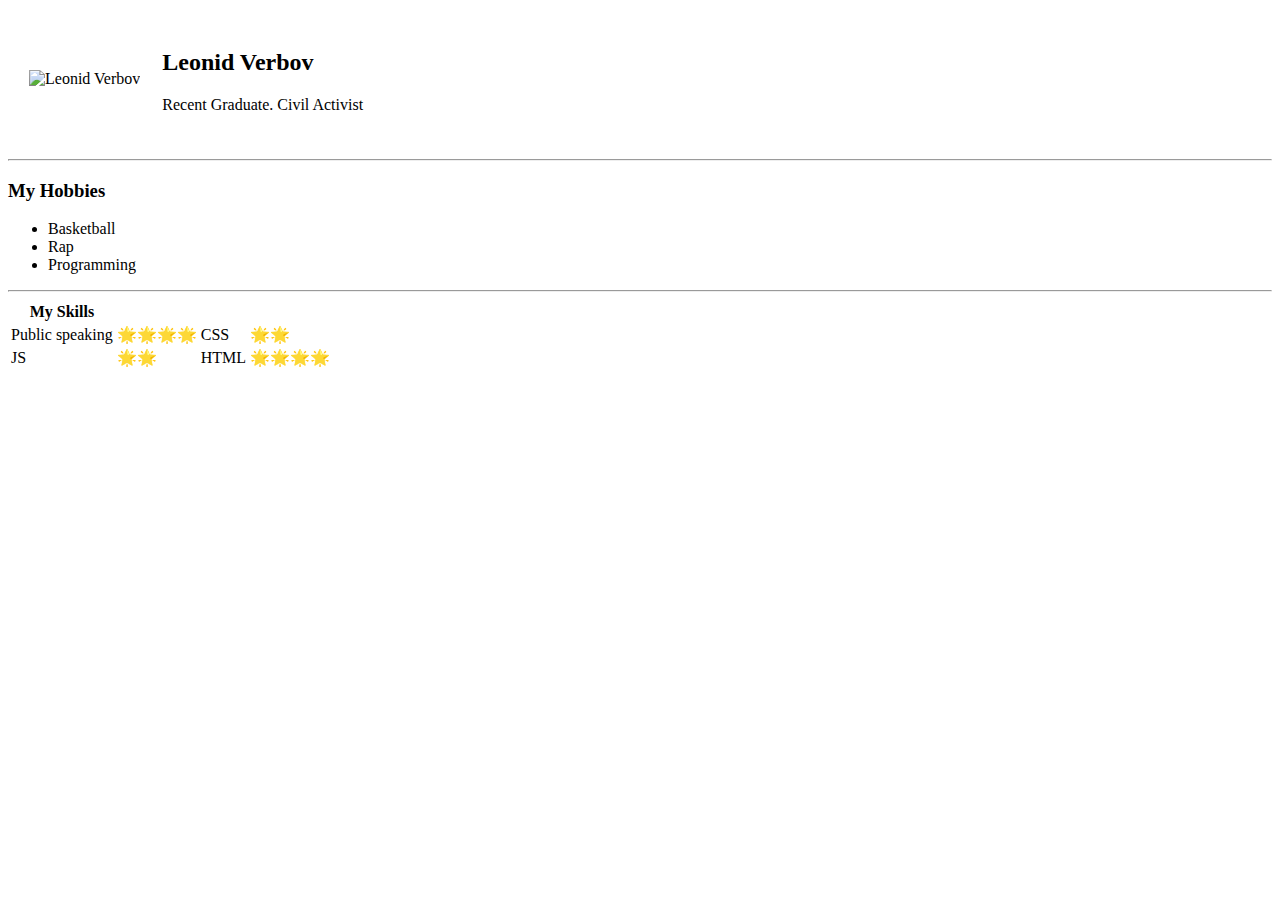
==== index.html @ 919f35cd "Add files via upload" ====
<!DOCTYPE html>
<html lang="en">
<head>
  <meta charset="UTF-8">
  <meta name="viewport" content="width=device-width, initial-scale=1.0">
  <meta http-equiv="X-UA-Compatible" content="ie=edge">
  <title>My CV</title>
</head>
<body>
  <table cellspacing = "20">
    <tr>
      <td><img src="https://media.licdn.com/dms/image/C4E03AQEFOZyJKJiNyA/profile-displayphoto-shrink_200_200/0?e=1549497600&v=beta&t=G7CWWCrYKf789Avu8eeNFL4ZdOnlIRTuYgNDhwcCveA" alt="Leonid Verbov"></td>
      <td><h2>Leonid Verbov</h2><p>
        Recent Graduate. Civil Activist
      </p></td>
    </tr>
  </table>
<hr>
<h3>My Hobbies</h3>
<ul>
  <li>Basketball</li>
  <li>Rap</li>
  <li>Programming</li>
</ul>
<hr>
<table>
  <thead>
    <th>My Skills</th>
  </thead>
  <tr>
    <td>Public speaking</td>
    <td>🌟🌟🌟🌟</td>
    <td>CSS</td>
    <td>🌟🌟</td>
  </tr>
  <tr>
    <td>JS</td>
    <td>🌟🌟</td>
    <td>HTML</td>
    <td>🌟🌟🌟🌟</td>
  </tr>
  <tr>

  </tr>
  <tr>

  </tr>
</table>
</body>
</html>
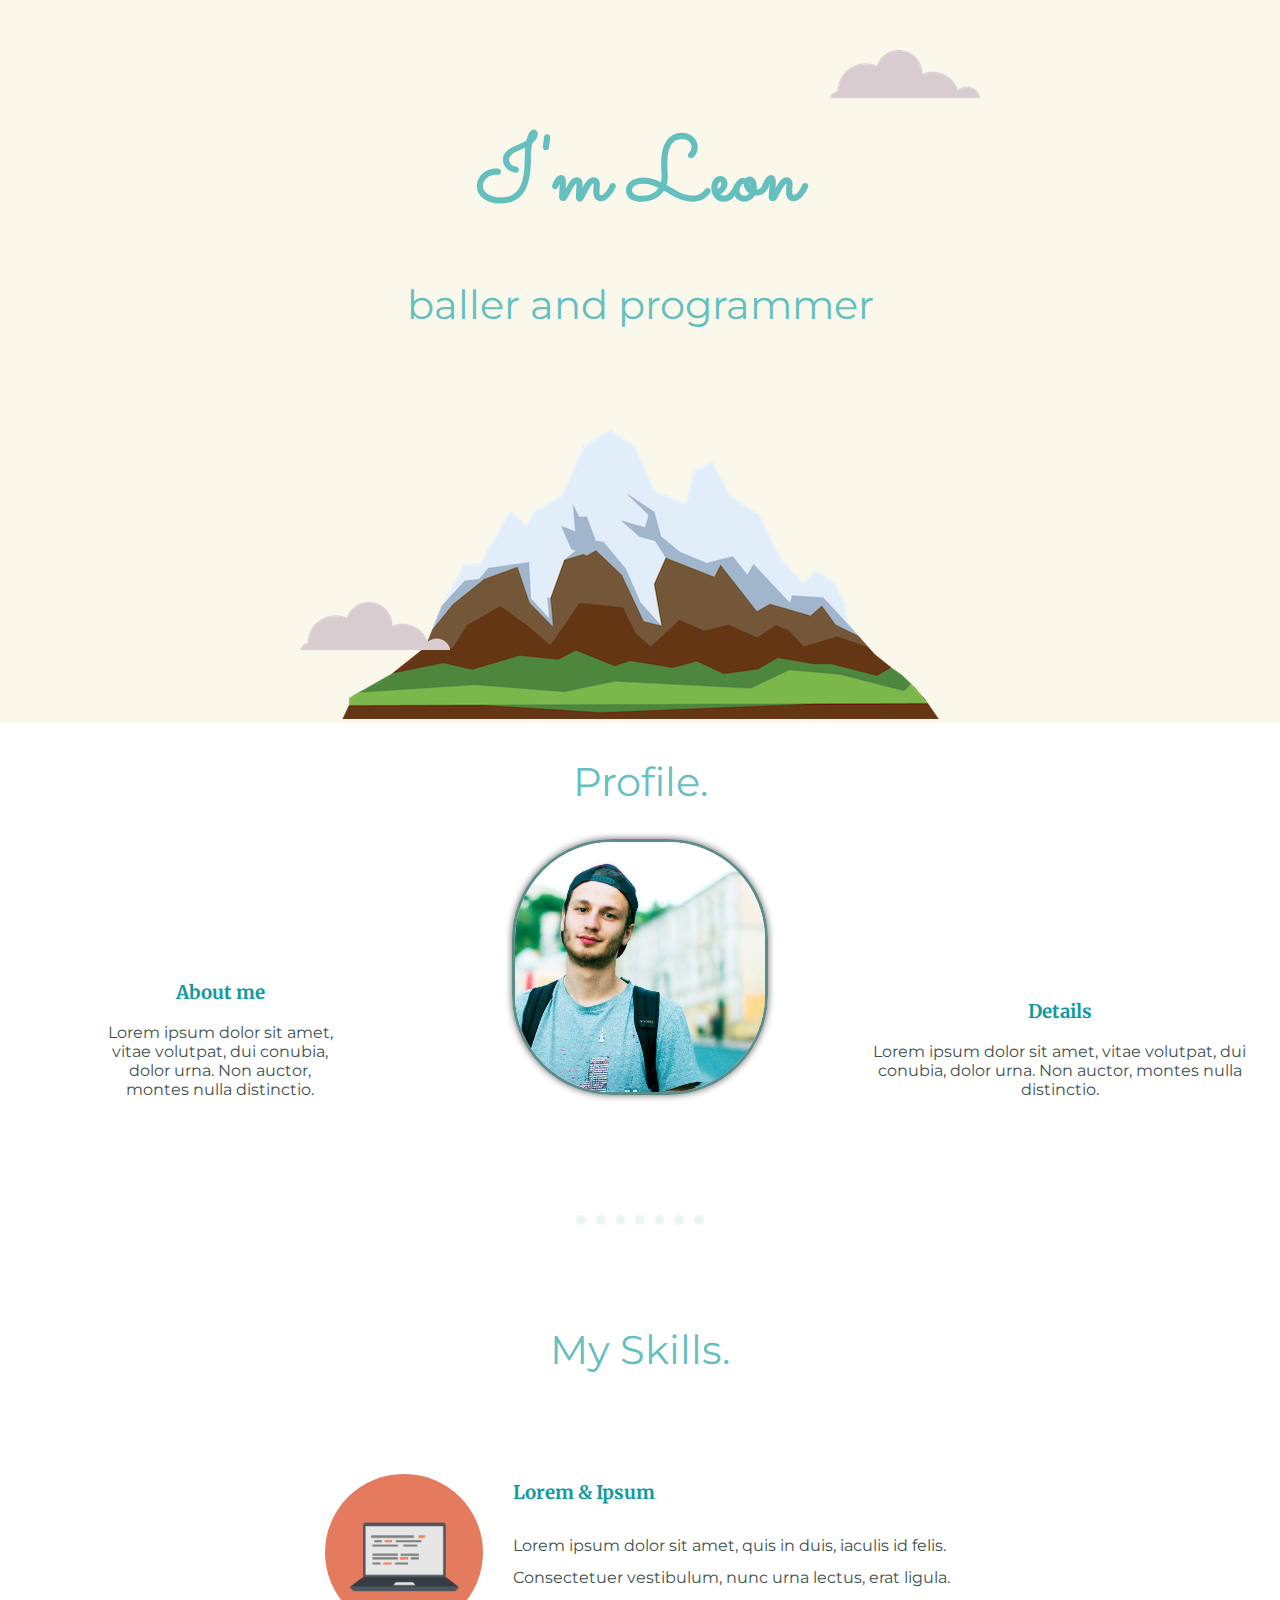
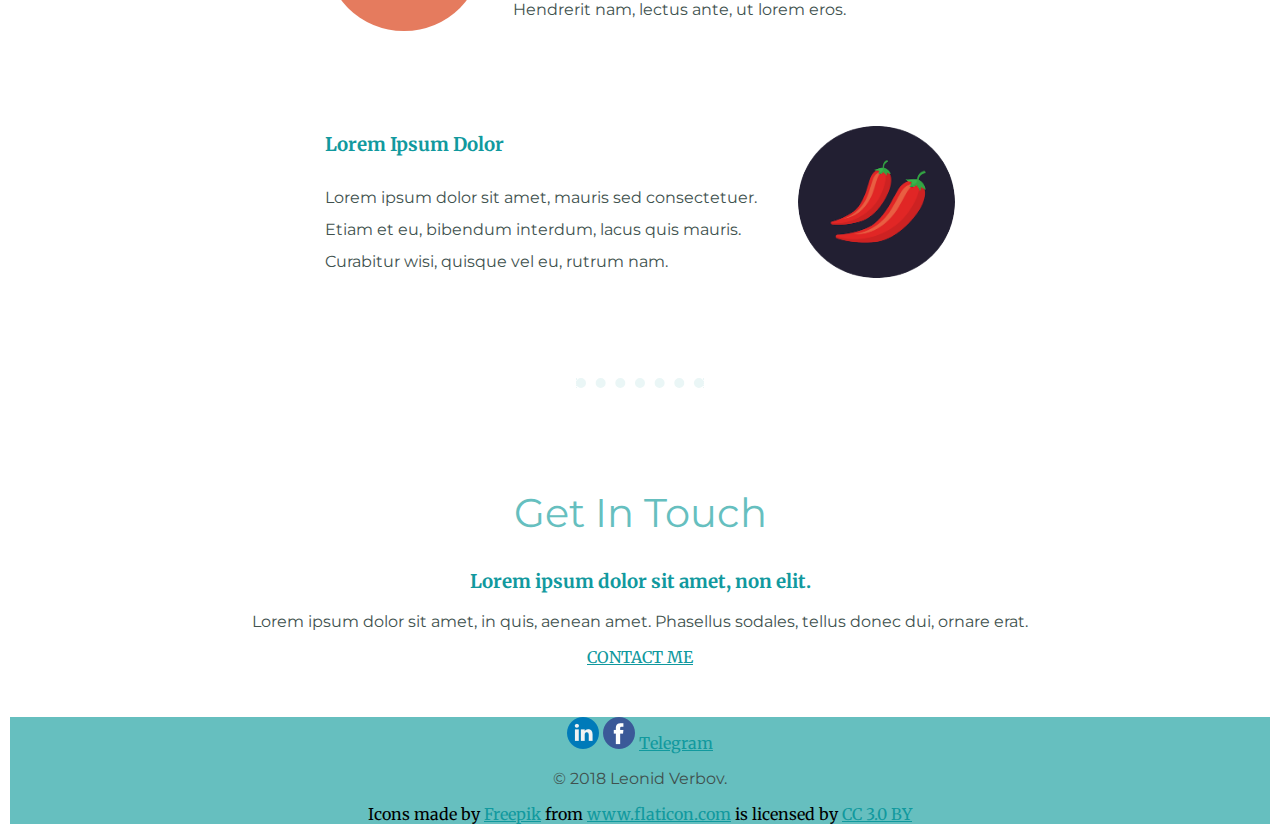
==== commit 685750c4: "Add files via upload" ====
--- a/index.html
+++ b/index.html
@@ -1,50 +1,65 @@
 <!DOCTYPE html>
-<html lang="en">
-<head>
-  <meta charset="UTF-8">
-  <meta name="viewport" content="width=device-width, initial-scale=1.0">
-  <meta http-equiv="X-UA-Compatible" content="ie=edge">
-  <title>My CV</title>
-</head>
-<body>
-  <table cellspacing = "20">
-    <tr>
-      <td><img src="https://media.licdn.com/dms/image/C4E03AQEFOZyJKJiNyA/profile-displayphoto-shrink_200_200/0?e=1549497600&v=beta&t=G7CWWCrYKf789Avu8eeNFL4ZdOnlIRTuYgNDhwcCveA" alt="Leonid Verbov"></td>
-      <td><h2>Leonid Verbov</h2><p>
-        Recent Graduate. Civil Activist
-      </p></td>
-    </tr>
-  </table>
-<hr>
-<h3>My Hobbies</h3>
-<ul>
-  <li>Basketball</li>
-  <li>Rap</li>
-  <li>Programming</li>
-</ul>
-<hr>
-<table>
-  <thead>
-    <th>My Skills</th>
-  </thead>
-  <tr>
-    <td>Public speaking</td>
-    <td>🌟🌟🌟🌟</td>
-    <td>CSS</td>
-    <td>🌟🌟</td>
-  </tr>
-  <tr>
-    <td>JS</td>
-    <td>🌟🌟</td>
-    <td>HTML</td>
-    <td>🌟🌟🌟🌟</td>
-  </tr>
-  <tr>
+<html lang="en" dir="ltr">
+  <head>
+    <meta charset="utf-8">
+    <title>Leonid Verbov</title>
+    <link rel="stylesheet" href="styles.css">
+    <link rel="icon" href="images/lion.png">
+    <link href="https://fonts.googleapis.com/css?family=Merriweather|Montserrat|Sacramento" rel="stylesheet">
+  </head>
+  <body>
+    <div class="top-container">
+      <img class="top-cloud" src="images/cloud.png" alt="">
+      <h1>I'm Leon</h1>
+      <h2>baller and programmer</h2>
+      <img class="bottom-cloud" src="images/cloud.png" alt="">
+      <img src="images/mountain.png" alt="">
+    </div>
+    <div class="middle-container">
+      <div class="profile">
+        <h2>Profile.</h2>
+        <div class="prof_left">
+          <h3>About me</h3>
+          <p>Lorem ipsum dolor sit amet,<br> vitae volutpat, dui conubia,<br> dolor urna. Non auctor,<br> montes nulla distinctio.</p>
+        </div>
+        <div class="prof_center">
+          <img src="images/lel.jpg" alt="Here I am" class="round">
+        </div>
+        <div class="prof_right">
+          <h3>Details</h3>
+          <p>Lorem ipsum dolor sit amet, vitae volutpat, dui conubia, dolor urna. Non auctor, montes nulla distinctio.</p>
+        </div>
+      </div>
+      <hr>
+      <div class="skills">
+        <h2>My Skills.</h2>
+        <div class="skill-row">
+          <img class="comp_img" src="images/computer.png" alt="computer">
+          <h3>Lorem & Ipsum</h3>
+          <p>Lorem ipsum dolor sit amet, quis in duis, iaculis id felis. Consectetuer vestibulum, nunc urna lectus, erat ligula. Hendrerit nam, lectus ante, ut lorem eros.</p>
+        </div>
+        <div class="skill-row">
+          <img class="chill_img" src="images/chillies.png" alt="chillies">
+          <h3>Lorem Ipsum Dolor</h3>
+          <p>Lorem ipsum dolor sit amet, mauris sed consectetuer. Etiam et eu, bibendum interdum, lacus quis mauris. Curabitur wisi, quisque vel eu, rutrum nam.</p>
+        </div>
+      </div>
+      <hr>
+      <div class="contact-me">
+        <h2>Get In Touch</h2>
+        <h3>Lorem ipsum dolor sit amet, non elit.</h3>
+        <p>Lorem ipsum dolor sit amet, in quis, aenean amet. Phasellus sodales, tellus donec dui, ornare erat.</p>
+        <a class="btn" href="mailto:name@email.com">CONTACT ME</a>
+      </div>
+  <div class="footer">
+    <div class="bottom-container">
+      <a class="footer-link" href="https://www.linkedin.com/in/leonid-v-a993aa98/"><img src="images/linkedin.png" alt="LinkedIn"></a>
+      <a class="footer-link" href="https://www.facebook.com/leonid.verbov"><img src="images/facebook.png" alt="Facebook"></a>
+      <a class="footer-link" href="https://web.telegram.org/#/im?p=@Leon_Sand">Telegram</a>
+      <p>© 2018 Leonid Verbov.</p>
+    </div>
 
-  </tr>
-  <tr>
-
-  </tr>
-</table>
-</body>
+    <div>Icons made by <a href="https://www.freepik.com/" title="Freepik">Freepik</a> from <a href="https://www.flaticon.com/" 			    title="Flaticon">www.flaticon.com</a> is licensed by <a href="http://creativecommons.org/licenses/by/3.0/" 			    title="Creative Commons BY 3.0" target="_blank">CC 3.0 BY</a></div>
+  </div>
+  </body>
 </html>
--- a/styles.css
+++ b/styles.css
@@ -0,0 +1,106 @@
+body{
+  text-align: center;
+  margin: 0 0 0 0;
+  font-family: 'Merriweather', serif;
+}
+h1{
+  font-family: 'Sacramento', cursive;
+  margin: 15px auto 0 auto;
+  font-size: 5.625rem;
+  color: #66BFBF;
+}
+h2{
+  font-family: 'Montserrat', sans-serif;
+  font-size: 2.5rem;
+  color: #66BFBF;
+  font-weight: normal;
+}
+h3{
+  color: #11999E;
+}
+a{
+  color: #11999E;
+}
+p{
+  font-family: 'Montserrat', sans-serif;
+  color: #40514E;
+}
+hr{
+  border-style: dotted;
+  border-bottom: none;
+  width: 10%;
+  margin: 100px auto;
+  border-top-width: 10px;
+  color: #EAF6F6;
+}
+.top-container{
+  padding-top: 100px;
+  background-color: #f9f8eb;
+}
+.top-cloud{
+  position: absolute;
+  top: 50px;
+  right: 300px;
+}
+.bottom-cloud{
+  position: absolute;
+  bottom: 250px;
+  left: 300px;
+}
+.mountain{
+  position: absolute;
+  margin-bottom: 50px;
+}
+.profile{
+
+}
+.prof_left{
+  display: inline-block;
+  width: 33%;
+  margin: auto;
+}
+.prof_center{
+  display: inline-block;
+  width: 33%;
+  margin: 0;
+}
+.prof_right{
+  display: inline-block;
+  width: 33%;
+  margin:auto;
+}
+.round {
+    border-radius: 100px; /* Радиус скругления */
+    border: 3px solid #5c8d89; /* Параметры рамки */
+    box-shadow: 0 0 7px #666; /* Параметры тени */
+    height: 250px;
+    width: 250px;
+   }
+.middle-container{
+  margin: 10px;
+}
+.skill-row{
+  margin: 100px auto;
+  width: 50%;
+  text-align: left;
+  line-height: 2;
+}
+.comp_img{
+  float: left;
+  margin-right: 30px;
+  border-radius: 150px;
+  width: 25%;
+}
+.chill_img{
+  float: right;
+  margin-left: 30px;
+  border-radius: 150px;
+  width: 25%;
+}
+.contact-me{
+  margin-bottom: 50px;
+}
+.footer{
+  background-color: #66BFBF;
+
+}
